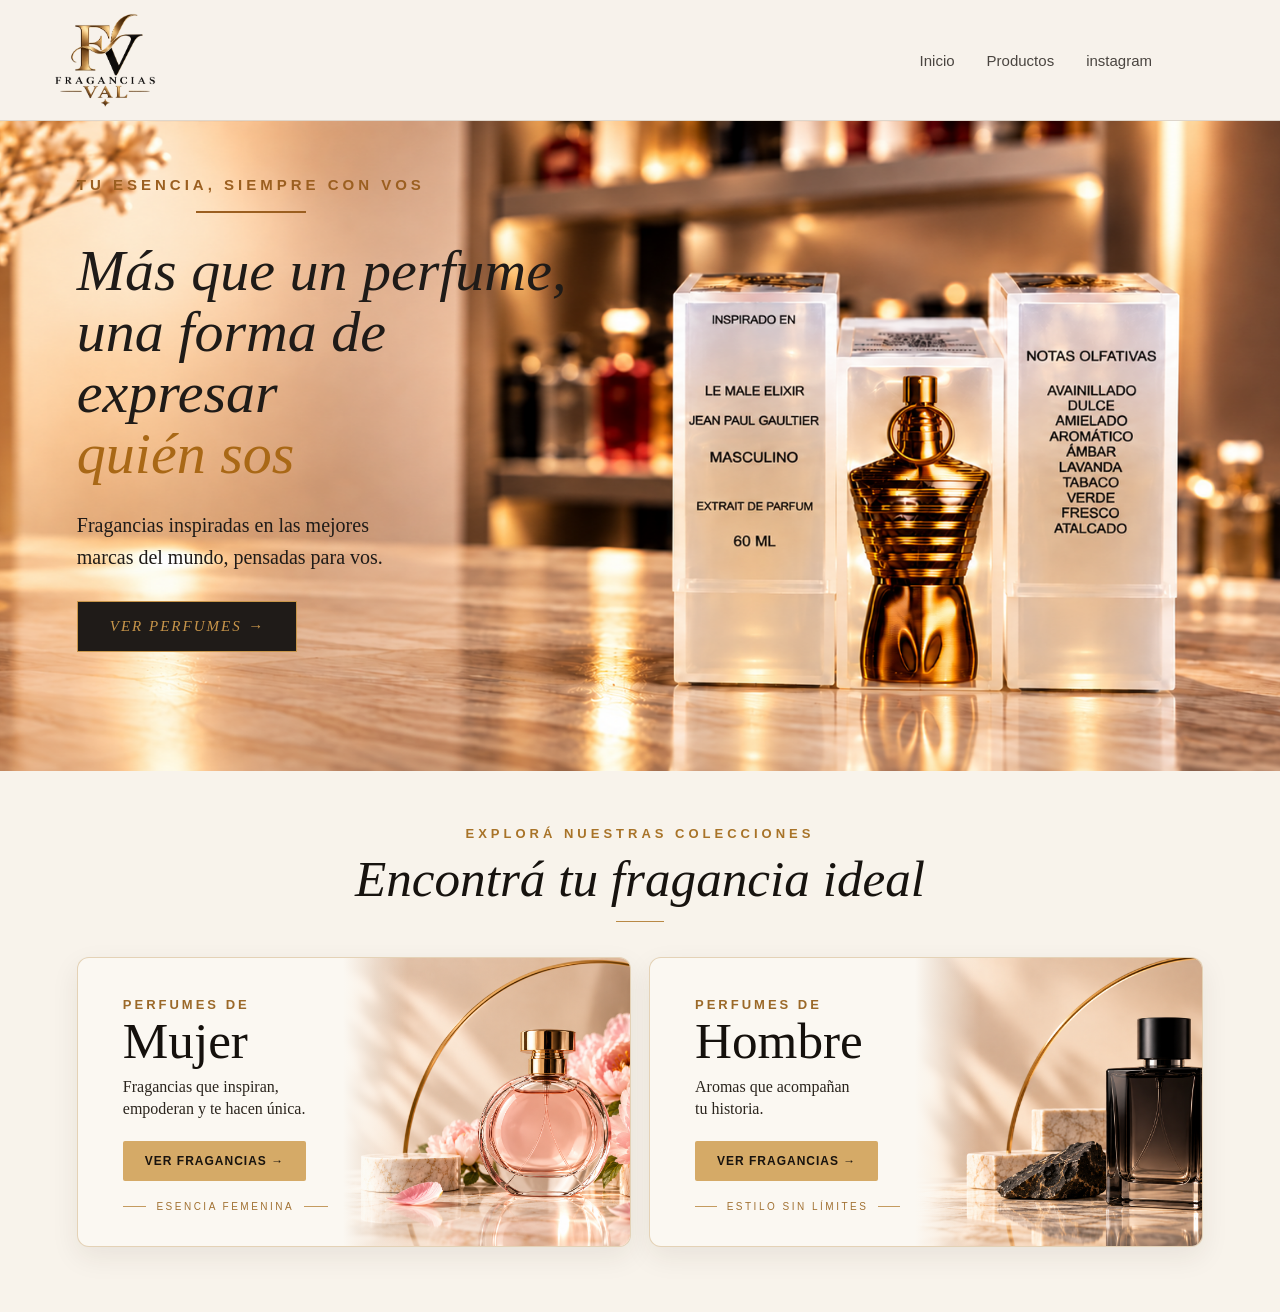
==== index.html @ 253d1555 "Primera version Fragancias Val" ====
<!DOCTYPE html>
<html lang="es">

<head>
    <meta charset="UTF-8">
    <meta name="viewport" content="width=device-width, initial-scale=1.0">
    <title>Fragancias Val</title>

    <link rel="stylesheet" href="css/style.css">
</head>

<body>

    <header class="header">
        <div class="contenedor-header">

            <a href="#inicio" class="logo">
   <img src="img/logo-fragancias-val.png" alt="Fragancias Val">
</a>

            <nav class="nav">
                <a href="#inicio">Inicio</a>
                <a href="#perfumes">Productos</a>
                <a href="https://www.instagram.com/fragancias.v.a.l?stkn=MWJuNWJxcXU1Y3J5YQ==" target="_blank" rel="noopener noreferrer">instagram</a>
            </nav>

        </div>
    </header>
<main>

<section class="hero" id="inicio">

    <div class="hero-contenido">

        <p class="hero-subtitulo">
            TU ESENCIA, SIEMPRE CON VOS
        </p>

       <h1>
    Más que un perfume,<br>
    una forma de expresar<br>
    <span>quién sos</span>
</h1>

        <p class="hero-texto">
            Fragancias inspiradas en las mejores<br>
            marcas del mundo, pensadas para vos.
        </p>

        <a href="#perfumes" class="btn-hero">
            VER PERFUMES →
        </a>

    </div>

</section>
<!-- =========================
     COLECCIONES
========================= -->
<section class="colecciones" id="perfumes">

    <div class="colecciones-encabezado">
        <span>EXPLORÁ NUESTRAS COLECCIONES</span>
        <h2>Encontrá tu fragancia ideal</h2>
        <div class="linea-dorada"></div>
    </div>

    <div class="colecciones-grid">

        <!-- PERFUMES DE MUJER -->
        <a href="mujer.html" class="coleccion-card coleccion-mujer">

            <div class="coleccion-info">
                <span class="coleccion-subtitulo">PERFUMES DE</span>

                <h3>Mujer</h3>

                <p>
                    Fragancias que inspiran,<br>
                    empoderan y te hacen única.
                </p>

                <span class="coleccion-boton">
                    VER FRAGANCIAS →
                </span>

                <div class="coleccion-detalle">
                    <span></span>
                    ESENCIA FEMENINA
                    <span></span>
                </div>
            </div>

           <div class="coleccion-imagen">
    <img src="img/perfumemujer.png" alt="Perfumes de mujer">
</div>
        </a>


        <!-- PERFUMES DE HOMBRE -->
        <a href="hombre.html" class="coleccion-card coleccion-hombre">

            <div class="coleccion-info">
                <span class="coleccion-subtitulo">PERFUMES DE</span>

                <h3>Hombre</h3>

                <p>
                    Aromas que acompañan<br>
                    tu historia.
                </p>

                <span class="coleccion-boton">
                    VER FRAGANCIAS →
                </span>

                <div class="coleccion-detalle">
                    <span></span>
                    ESTILO SIN LÍMITES
                    <span></span>
                </div>
            </div>

           <div class="coleccion-imagen">
    <img src="img/perfumehombre.png" alt="Perfumes de hombre">
</div>

        </a>

    </div>

</section>

</main>
</body>

</html>
---- css/style.css ----
* {
    margin: 0;
    padding: 0;
    box-sizing: border-box;
}

body {
    font-family: Arial, sans-serif;
    background-color: #f7f2eb;
    color: #2b2b2b;
}

.header {
    width: 100%;
    background-color: #f7f2eb;
    border-bottom: 1px solid #ded6cc;
}

.contenedor-header {
    width: 100%;
    height: 120px;
    display: flex;
    align-items: center;
    justify-content: space-between;
    padding-left: 45px;
    padding-right: 10%;
}
.logo {
    text-decoration: none;
    color: #1f1f1f;
    font-family: Georgia, serif;
    font-size: 26px;
    letter-spacing: 3px;
}
.logo img {
    width: 120px;
    height: auto;
    display: block;
}
.nav {
    display: flex;
    gap: 32px;
}

.nav a {
    text-decoration: none;
    color: #4a4540;
    font-size: 15px;
    transition: 0.3s;
}

.hero {
    width: 100%;
    height: 650px;
   background-image: url("../img/hero-le-male-elixir-final.png");
    background-size: cover;
    background-position: center;
    background-repeat: no-repeat;
}.hero-contenido {
    width: 520px;
    max-width: 520px;
    margin-left: 6%;
    padding-top: 55px;
}

.hero-subtitulo {
    display: inline-block;
    margin-bottom: 28px;
    font-size: 15px;
    font-weight: 600;
    letter-spacing: 4px;
    text-transform: uppercase;
    color: #9b5f20;
}

.hero-subtitulo::after {
    content: "";
    display: block;
    width: 110px;
    height: 2px;
    background-color: #9b5f20;
    margin: 18px auto 0;
}

.hero h1 {
    margin-bottom: 24px;
    font-family: Georgia, "Times New Roman", serif;
    font-size: 58px;
    line-height: 1.05;
    font-weight: 400;
    font-style: italic;
    color: #1f1b18;
}

.hero-texto {
    margin-bottom: 28px;
    max-width: 430px;

    font-family: Georgia, "Times New Roman", serif;
    font-size: 20px;
    line-height: 1.6;
    font-weight: 400;

    color: #1f1b18;
}
.btn-hero {
    display: inline-block;
    padding: 16px 32px;

    background-color: #1f1b18;
    color: #c7954a;

    font-family: Georgia, "Times New Roman", serif;
    font-size: 15px;
    font-style: italic;
    letter-spacing: 2px;
    text-transform: uppercase;
    text-decoration: none;

    border: 1px solid #c7954a;
    transition: 0.3s ease;
}

.btn-hero:hover {
    background-color: #c7954a;
    color: #1f1b18;
    border-color: #c7954a;
}

.hero-imagen {
    width: 100%;
    height: 480px;

    background-color: #e9dfd3;
    border-radius: 2px;
}
.hero h1 span {
    color: #a96816;
}
/* ==================================================
   COLECCIONES - PERFUMES MUJER / HOMBRE
================================================== */

.colecciones {
    background: #f8f3eb;
    padding: 55px 6% 65px;
}

/* Encabezado */

.colecciones-encabezado {
    text-align: center;
    margin-bottom: 35px;
}

.colecciones-encabezado span {
    display: block;
    font-size: 13px;
    letter-spacing: 4px;
    color: #a87328;
    font-weight: 600;
    margin-bottom: 8px;
}

.colecciones-encabezado h2 {
    margin: 0;
    font-family: Georgia, "Times New Roman", serif;
    font-size: clamp(36px, 4vw, 55px);
    font-weight: 400;
    font-style: italic;
    color: #17130f;
}

.linea-dorada {
    width: 48px;
    height: 1px;
    background: #b98945;
    margin: 13px auto 0;
}


/* Contenedor de tarjetas */

.colecciones-grid {
    max-width: 1350px;
    margin: 0 auto;
    display: grid;
    grid-template-columns: repeat(2, 1fr);
    gap: 18px;
}


/* Tarjeta */

.coleccion-card {
    position: relative;
    min-height: 290px;

    display: grid;
    grid-template-columns: 48% 52%;

    overflow: hidden;

    background: #fbf8f2;

    border: 1px solid rgba(184, 137, 69, 0.35);
    border-radius: 12px;

    box-shadow: 0 10px 28px rgba(53, 40, 25, 0.08);

    text-decoration: none;
    color: inherit;

    transition:
        transform 0.35s ease,
        box-shadow 0.35s ease,
        border-color 0.35s ease;
}


/* Hover tarjeta */

.coleccion-card:hover {
    transform: translateY(-5px);
    box-shadow: 0 18px 40px rgba(53, 40, 25, 0.14);
    border-color: rgba(184, 137, 69, 0.7);
}


/* Información */

.coleccion-info {
    position: relative;
    z-index: 2;

    display: flex;
    flex-direction: column;
    justify-content: center;

    padding: 35px 15px 30px 45px;
}


.coleccion-subtitulo {
    font-size: 13px;
    letter-spacing: 3px;
    font-weight: 600;
    color: #9b6929;
    margin-bottom: 3px;
}


.coleccion-info h3 {
    margin: 0 0 10px;

    font-family: Georgia, "Times New Roman", serif;
    font-size: clamp(42px, 4vw, 58px);

    font-weight: 400;
    color: #15110d;

    line-height: 1;
}


.coleccion-info p {
    margin: 0 0 22px;

    font-family: Georgia, "Times New Roman", serif;

    font-size: 16px;
    line-height: 1.35;

    color: #2b251e;
}


/* Botón */

.coleccion-boton {
    width: fit-content;

    display: inline-flex;
    align-items: center;
    justify-content: center;

    padding: 13px 22px;

    background: #d5aa67;
    color: #18130e;

    font-size: 12px;
    font-weight: 600;
    letter-spacing: 1px;

    border-radius: 2px;

    transition:
        background 0.3s ease,
        color 0.3s ease;
}


.coleccion-card:hover .coleccion-boton {
    background: #17130f;
    color: #dcb875;
}


/* Detalle inferior */

.coleccion-detalle {
    display: flex;
    align-items: center;
    gap: 10px;

    margin-top: 20px;

    color: #a17132;

    font-size: 10px;
    letter-spacing: 2.5px;
    white-space: nowrap;
}


.coleccion-detalle span {
    width: 25px;
    height: 1px;
    background: #c49b60;
}


/* Imagen */

.coleccion-imagen {
    position: relative;
    height: 100%;
    overflow: hidden;
}


.coleccion-imagen img {
    width: 100%;
    height: 100%;

    display: block;

    object-fit: cover;
    object-position: center;

    transition: transform 0.6s ease;
}


.coleccion-card:hover .coleccion-imagen img {
    transform: scale(1.04);
}


/* Degradado entre texto e imagen */

.coleccion-imagen::before {
    content: "";

    position: absolute;
    z-index: 1;

    top: 0;
    bottom: 0;
    left: 0;

    width: 65px;

    background: linear-gradient(
        to right,
        #fbf8f2 0%,
        rgba(251, 248, 242, 0) 100%
    );

    pointer-events: none;
}


/* ==================================================
   RESPONSIVE
================================================== */

@media (max-width: 950px) {

    .colecciones {
        padding: 45px 25px 55px;
    }

    .colecciones-grid {
        grid-template-columns: 1fr;
        max-width: 700px;
    }

    .coleccion-card {
        min-height: 280px;
    }
}


@media (max-width: 600px) {

    .colecciones {
        padding: 40px 15px 45px;
    }

    .colecciones-encabezado {
        margin-bottom: 25px;
    }

    .colecciones-encabezado span {
        font-size: 10px;
        letter-spacing: 3px;
    }

    .colecciones-encabezado h2 {
        font-size: 34px;
    }


    .coleccion-card {
        grid-template-columns: 1fr;
        min-height: auto;
    }


    .coleccion-info {
        padding: 30px 25px;
    }


    .coleccion-info h3 {
        font-size: 45px;
    }


    .coleccion-imagen {
        height: 240px;
    }


    .coleccion-imagen::before {
        top: 0;
        left: 0;
        right: 0;
        bottom: auto;

        width: 100%;
        height: 50px;

        background: linear-gradient(
            to bottom,
            #fbf8f2 0%,
            rgba(251, 248, 242, 0) 100%
        );
    }
}
/* ==================================================
   PAGINA PERFUMES DE MUJER
================================================== */

/* Portada */

.portada-catalogo {
    min-height: 300px;
    display: flex;
    align-items: center;
    justify-content: center;

    padding: 55px 20px;

    background:
        radial-gradient(
            circle at 75% 50%,
            rgba(222, 176, 165, 0.22),
            transparent 35%
        ),
        linear-gradient(
            135deg,
            #f8f2e9 0%,
            #f3e7dc 50%,
            #faf6ef 100%
        );

    border-bottom: 1px solid rgba(176, 126, 57, 0.18);
}


/* Texto portada */

.portada-catalogo-texto {
    max-width: 850px;
    text-align: center;
}


.catalogo-etiqueta {
    display: block;

    margin-bottom: 12px;

    color: #a46f2b;

    font-size: 12px;
    font-weight: 600;
    letter-spacing: 4px;
}


.portada-catalogo h1 {
    margin: 0 0 16px;

    font-family: Georgia, "Times New Roman", serif;

    font-size: clamp(45px, 5vw, 68px);
    font-weight: 400;

    color: #17130f;

    line-height: 1.05;
}


.portada-catalogo h1 em {
    color: #b17a46;
    font-weight: 400;
}


.portada-catalogo p {
    max-width: 650px;

    margin: 0 auto;

    font-family: Georgia, "Times New Roman", serif;

    font-size: 18px;
    line-height: 1.6;

    color: #51483e;
}


/* Línea debajo del texto */

.portada-catalogo .linea-dorada {
    width: 45px;
    height: 1px;

    margin: 22px auto 0;

    background: #b88945;
}


/* ==================================================
   CATALOGO
================================================== */

.catalogo {
    padding: 60px 6% 80px;

    background: #fbf8f2;
}


.catalogo-encabezado {
    max-width: 750px;

    margin: 0 auto 45px;

    text-align: center;
}


.catalogo-encabezado > span {
    display: block;

    margin-bottom: 8px;

    color: #a46f2b;

    font-size: 11px;
    font-weight: 600;
    letter-spacing: 4px;
}


.catalogo-encabezado h2 {
    margin: 0 0 12px;

    font-family: Georgia, "Times New Roman", serif;

    font-size: clamp(35px, 4vw, 50px);
    font-weight: 400;
    font-style: italic;

    color: #17130f;
}


.catalogo-encabezado p {
    margin: 0;

    font-family: Georgia, "Times New Roman", serif;

    font-size: 17px;

    color: #62584d;
}


/* Lugar donde irán los perfumes */

.catalogo-grid {
    max-width: 1250px;

    margin: 0 auto;

    display: grid;

    grid-template-columns:
        repeat(3, minmax(0, 1fr));

    gap: 25px;
}


/* ==================================================
   RESPONSIVE PAGINA MUJER
================================================== */

@media (max-width: 900px) {

    .catalogo-grid {
        grid-template-columns:
            repeat(2, minmax(0, 1fr));
    }
}


@media (max-width: 600px) {

    .portada-catalogo {
        min-height: 250px;
        padding: 40px 20px;
    }

    .portada-catalogo h1 {
        font-size: 42px;
    }

    .portada-catalogo p {
        font-size: 16px;
    }

    .catalogo {
        padding: 45px 18px 60px;
    }

    .catalogo-grid {
        grid-template-columns: 1fr;
    }
}
/* =====================================
   CATÁLOGO PERFUMES MUJER
===================================== */

.catalogo-mujer {
    background: #f8f4ed;
    padding: 90px 6%;
}

.encabezado-catalogo {
    text-align: center;
    max-width: 750px;
    margin: 0 auto 55px;
}

.encabezado-catalogo span {
    display: block;
    color: #a66c25;
    font-size: 13px;
    font-weight: 600;
    letter-spacing: 4px;
    margin-bottom: 12px;
}

.encabezado-catalogo h2 {
    font-family: Georgia, "Times New Roman", serif;
    font-size: clamp(38px, 4vw, 58px);
    font-weight: 400;
    font-style: italic;
    color: #17130f;
    margin: 0 0 15px;
}

.encabezado-catalogo p {
    font-size: 16px;
    line-height: 1.7;
    color: #6f675e;
    margin: 0;
}


/* GRID */

.grid-perfumes {
    max-width: 1250px;
    margin: 0 auto;

    display: grid;
    grid-template-columns: repeat(3, 1fr);
    gap: 32px;
}


/* TARJETA */

.tarjeta-perfume {
    background: #fffdf9;
    border: 1px solid #e1c79f;
    border-radius: 14px;
    overflow: hidden;

    box-shadow: 0 10px 30px rgba(50, 35, 20, 0.07);

    transition:
        transform 0.35s ease,
        box-shadow 0.35s ease;
}

.tarjeta-perfume:hover {
    transform: translateY(-7px);
    box-shadow: 0 18px 40px rgba(50, 35, 20, 0.14);
}


/* IMÁGENES */

.tarjeta-perfume > img {
    display: block;
    width: 100%;
    aspect-ratio: 1 / 1;
    object-fit: cover;
}


/* INFORMACIÓN */

.info-perfume {
    padding: 25px 25px 28px;
}

.info-perfume span {
    display: block;
    color: #a66c25;
    font-size: 11px;
    font-weight: 600;
    letter-spacing: 2px;
    margin-bottom: 8px;
}

.info-perfume h3 {
    font-family: Georgia, "Times New Roman", serif;
    color: #191510;
    font-size: 27px;
    font-weight: 400;
    margin: 0 0 10px;
}

.info-perfume p {
    color: #777067;
    font-size: 14px;
    margin: 0 0 22px;
}


/* BOTÓN */

.btn-perfume {
    display: inline-block;

    background: #17130f;
    color: #d9aa5b;

    padding: 12px 20px;

    font-size: 12px;
    font-weight: 600;
    letter-spacing: 1.3px;
    text-transform: uppercase;
    text-decoration: none;

    transition:
        background 0.3s ease,
        color 0.3s ease;
}

.btn-perfume:hover {
    background: #b17a30;
    color: #ffffff;
}


/* TABLET */

@media (max-width: 950px) {

    .grid-perfumes {
        grid-template-columns: repeat(2, 1fr);
    }

}


/* CELULAR */

@media (max-width: 600px) {

     .hero {
        min-height: 560px;
        position: relative;
        overflow: hidden;
    }

    .hero-contenido {
        position: relative;
        left: auto;
        top: auto;
        transform: none;

        width: 58%;
        max-width: 58%;
        padding: 45px 0 30px 30px;
        margin: 0;

        z-index: 2;
    }

    .hero-subtitulo {
        font-size: 11px;
        line-height: 1.5;
        letter-spacing: 2px;
    }

    .hero h1 {
        font-size: 34px;
        line-height: 1.08;
        width: 100%;
        max-width: 100%;
        margin-top: 25px;
    }

    .hero-texto {
        font-size: 14px;
        line-height: 1.5;
        width: 100%;
        max-width: 100%;
    }

    .btn-hero {
        font-size: 12px;
        padding: 14px 18px;
        white-space: nowrap;
    }
}
@media (max-width: 600px) {
    .grid-perfumes {
        grid-template-columns: 1fr;
        gap: 25px;
    }
}
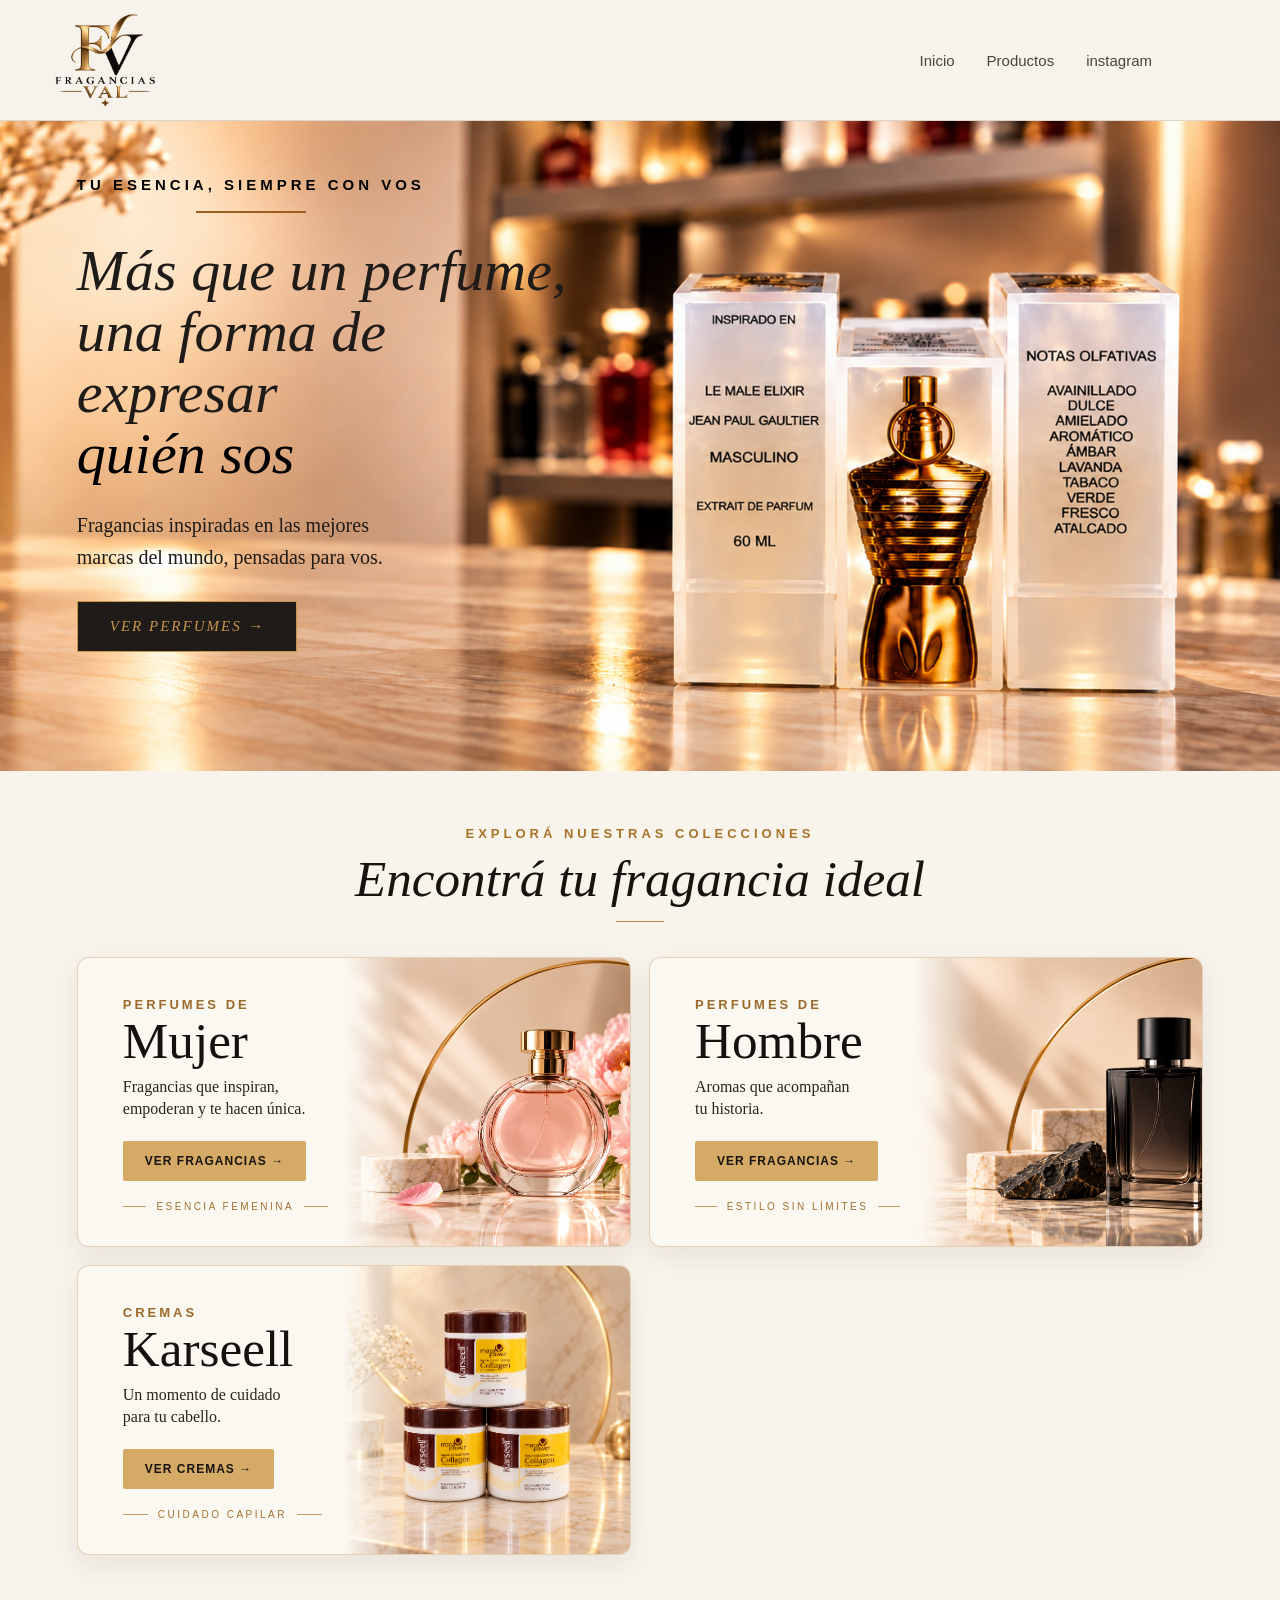
==== commit 55cb3f2c: "Agregar catalogo Karseell y actualizar portada" ====
--- a/index.html
+++ b/index.html
@@ -126,7 +126,33 @@
 </div>
 
         </a>
+<!-- CREMAS KARSEELL -->
+<a href="cremas.html" class="coleccion-card coleccion-cremas">
+    <div class="coleccion-info">
+        <span class="coleccion-subtitulo">CREMAS</span>
 
+        <h3>Karseell</h3>
+
+        <p>
+            Un momento de cuidado<br>
+            para tu cabello.
+        </p>
+
+        <span class="coleccion-boton">
+            VER CREMAS →
+        </span>
+
+        <div class="coleccion-detalle">
+            <span></span>
+            CUIDADO CAPILAR
+            <span></span>
+        </div>
+    </div>
+
+    <div class="coleccion-imagen">
+        <img src="img/cremas-karseell.png" alt="Cremas Karseell">
+    </div>
+</a>
     </div>
 
 </section>
--- a/css/style.css
+++ b/css/style.css
@@ -875,4 +875,9 @@
         grid-template-columns: 1fr;
         gap: 25px;
     }
+}
+/* Textos de la portada en negro */
+.hero .hero-subtitulo,
+.hero h1 span {
+    color: #000000;
 }
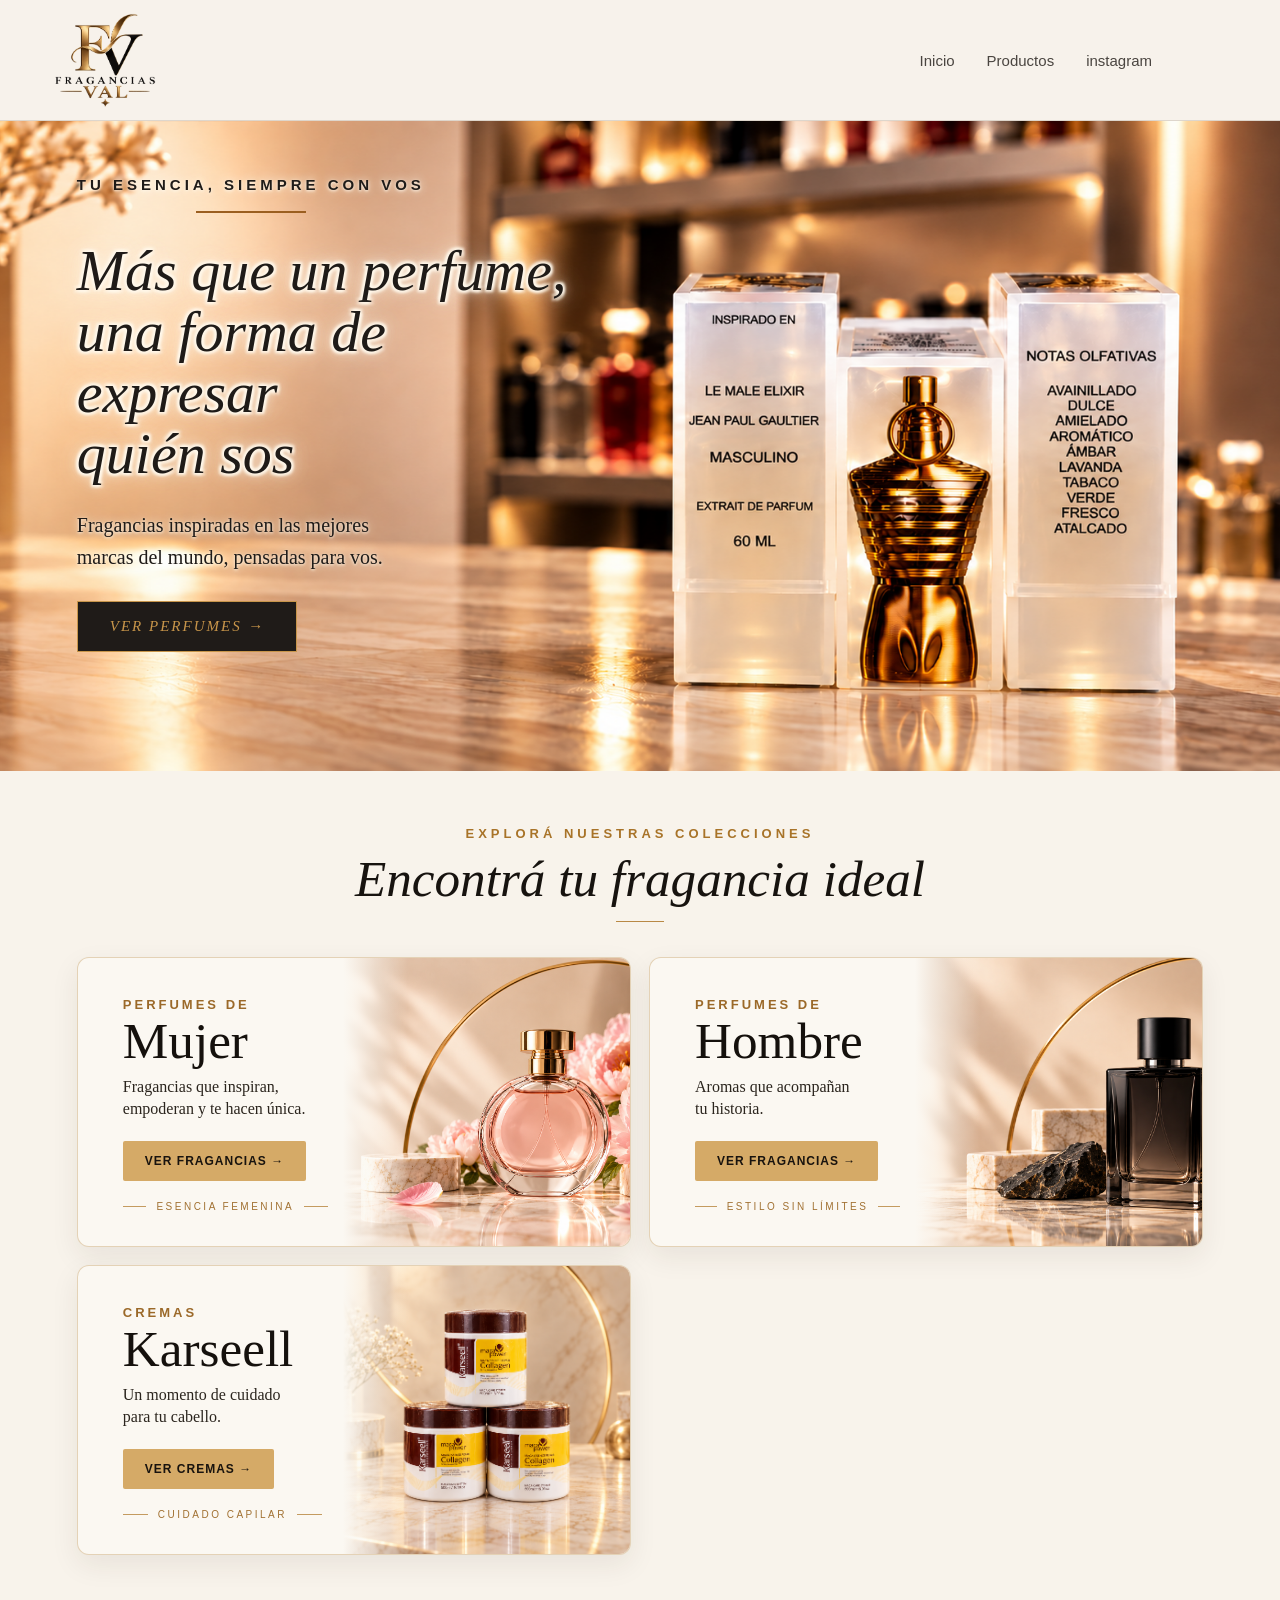
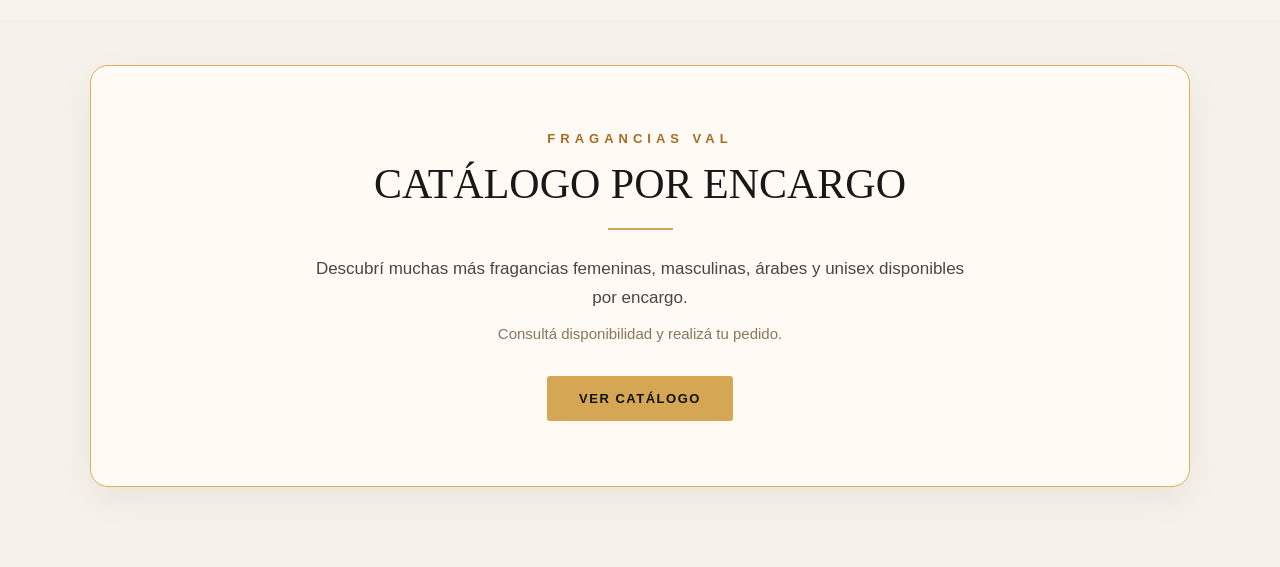
==== commit 52eea3a5: "Agrega cremas Karseell y catalogo por encargo" ====
--- a/index.html
+++ b/index.html
@@ -156,7 +156,32 @@
     </div>
 
 </section>
+<section class="catalogo-encargo">
+    <div class="catalogo-encargo-contenido">
 
+        <span class="catalogo-etiqueta">FRAGANCIAS VAL</span>
+
+        <h2>CATÁLOGO POR ENCARGO</h2>
+
+
+        <p>
+            Descubrí muchas más fragancias femeninas, masculinas,
+            árabes y unisex disponibles por encargo.
+        </p>
+
+        <p class="catalogo-aclaracion">
+            Consultá disponibilidad y realizá tu pedido.
+        </p>
+
+     <a href="pdf/catalogo-por-encargo-fragancias-val.pdf"
+   target="_blank"
+   rel="noopener noreferrer"
+   class="btn-catalogo">
+    VER CATÁLOGO
+</a>
+
+    </div>
+</section>
 </main>
 </body>
 
--- a/css/style.css
+++ b/css/style.css
@@ -880,4 +880,414 @@
 .hero .hero-subtitulo,
 .hero h1 span {
     color: #000000;
+}
+/* Portada legible en celular */
+@media (max-width: 600px) {
+    .hero {
+        height: auto;
+        min-height: 0;
+        padding: 0;
+        background: #f8f3eb;
+    }
+
+    .hero::before {
+        content: "";
+        display: block;
+        width: 100%;
+        height: 300px;
+        background-image: url("../img/hero-le-male-elixir-final.png");
+        background-size: cover;
+        background-position: 80% center;
+        background-repeat: no-repeat;
+    }
+
+    .hero-contenido {
+        width: 100%;
+        max-width: none;
+        margin: 0;
+        padding: 30px 24px;
+        background: #f8f3eb;
+        border: none;
+        border-radius: 0;
+        box-shadow: none;
+    }
+
+    .hero .hero-subtitulo {
+        color: #201b16;
+        font-size: 11px;
+        letter-spacing: 2px;
+        margin-bottom: 20px;
+    }
+
+    .hero h1 {
+        font-size: clamp(32px, 8vw, 42px);
+        line-height: 1.15;
+        margin: 0 0 20px;
+    }
+
+    .hero h1,
+    .hero h1 span,
+    .hero .hero-texto {
+        color: #201b16;
+    }
+
+    .hero-texto {
+        font-size: 16px;
+        line-height: 1.6;
+    }
+
+    .hero .btn-hero {
+        background: #201b16;
+        color: #f8e5c3;
+        border-radius: 6px;
+    }
+}
+/* Encabezado para celular */
+@media (max-width: 600px) {
+    .contenedor-header {
+        height: auto;
+        width: 100%;
+        padding: 16px;
+        display: flex;
+        flex-direction: column;
+        align-items: center;
+        gap: 14px;
+    }
+
+    .logo img {
+        display: block;
+        width: 100px;
+        height: auto;
+    }
+
+    .nav {
+        display: flex;
+        flex-wrap: wrap;
+        justify-content: center;
+        align-items: center;
+        gap: 12px 24px;
+        width: 100%;
+    }
+
+    .nav a {
+        margin: 0;
+        padding: 8px 0;
+        font-size: 14px;
+        white-space: nowrap;
+    }
+}
+.precios-cantidad {
+    margin: 0 0 22px;
+    padding: 14px;
+    background: #f8f3eb;
+    border: 1px solid #dcc49e;
+    border-radius: 8px;
+    color: #201b16;
+    font-size: 14px;
+}
+
+.precios-cantidad summary {
+    cursor: pointer;
+    font-weight: 600;
+}
+
+.precios-cantidad table {
+    width: 100%;
+    margin-top: 14px;
+    border-collapse: collapse;
+}
+
+.precios-cantidad caption {
+    margin-bottom: 10px;
+    text-align: left;
+    font-size: 12px;
+}
+
+.precios-cantidad th,
+.precios-cantidad td {
+    padding: 9px 0;
+    text-align: left;
+    border-bottom: 1px solid #e5d8c6;
+}
+
+.precios-cantidad th:last-child,
+.precios-cantidad td:last-child {
+    text-align: right;
+}
+
+.precios-cantidad tbody tr:last-child td {
+    border-bottom: none;
+}
+.acciones-producto {
+    display: flex;
+    flex-wrap: wrap;
+    align-items: stretch;
+    gap: 10px;
+}
+
+.acciones-producto .btn-perfume,
+.btn-beneficios {
+    display: inline-flex;
+    align-items: center;
+    justify-content: center;
+    min-height: 44px;
+    padding: 12px 16px;
+}
+
+.btn-beneficios {
+    background: #f8f3eb;
+    color: #201b16;
+    border: 1px solid #b58b50;
+    font-family: inherit;
+    font-size: 12px;
+    font-weight: 600;
+    letter-spacing: 1px;
+    text-transform: uppercase;
+    cursor: pointer;
+}
+
+.btn-beneficios:hover,
+.btn-beneficios[aria-expanded="true"] {
+    background: #ead8ba;
+}
+
+.btn-beneficios:focus-visible {
+    outline: 2px solid #201b16;
+    outline-offset: 3px;
+}
+
+.beneficios-producto {
+    margin-top: 18px;
+    padding: 18px;
+    background: #f8f3eb;
+    border-left: 3px solid #b58b50;
+    border-radius: 6px;
+    color: #201b16;
+}
+
+.beneficios-producto h4 {
+    margin-bottom: 12px;
+    font-size: 17px;
+}
+
+.info-perfume .beneficios-producto p,
+.beneficios-producto li {
+    color: #40382f;
+    font-size: 14px;
+    line-height: 1.6;
+}
+
+.info-perfume .beneficios-producto p {
+    margin-bottom: 12px;
+}
+
+.beneficios-producto ul {
+    padding-left: 18px;
+}
+
+.beneficios-producto li + li {
+    margin-top: 10px;
+}
+.precios-perfumes {
+    max-width: 650px;
+    margin: 0 auto 35px;
+    padding: 24px;
+    background: #fffdf9;
+    border: 1px solid #dcc49e;
+    border-radius: 14px;
+    text-align: center;
+}
+
+.precios-perfumes h3 {
+    margin-bottom: 10px;
+    font-family: Georgia, "Times New Roman", serif;
+    font-size: 25px;
+    font-weight: 400;
+    color: #201b16;
+}
+
+.precios-perfumes > p {
+    color: #554b40;
+    font-size: 14px;
+    line-height: 1.5;
+}
+
+.precios-perfumes .precio-general {
+    margin: 18px 0;
+    color: #201b16;
+    font-size: 32px;
+    font-weight: 700;
+}
+
+.precio-general small {
+    display: block;
+    font-size: 13px;
+    font-weight: 400;
+}
+
+.precios-perfumes .precios-cantidad {
+    margin-bottom: 0;
+    text-align: left;
+}
+
+@media (max-width: 600px) {
+    .precios-perfumes {
+        padding: 20px 16px;
+    }
+
+    .precios-perfumes h3 {
+        font-size: 22px;
+    }
+}
+.grid-perfumes > .precios-perfumes {
+    width: 100%;
+    max-width: none;
+    margin: 0;
+    align-self: stretch;
+    box-shadow: 0 10px 30px rgba(50, 35, 20, 0.07);
+}
+/* Letras originales con sombra suave */
+@media (min-width: 601px) {
+    .hero-contenido::before {
+        content: none;
+    }
+
+    .hero h1 {
+        font-family: Georgia, "Times New Roman", serif;
+        font-weight: 400;
+        font-style: italic;
+        color: #1f1b18;
+        -webkit-text-stroke: 0;
+
+      text-shadow:
+    2px 2px 3px #fff8eb,
+    -2px -2px 3px #fff8eb,
+    2px -2px 3px #fff8eb,
+    -2px 2px 3px #fff8eb,
+    0 0 12px rgba(255, 248, 235, 0.95),
+    0 0 24px rgba(255, 248, 235, 0.85);
+    }
+
+    .hero h1 span {
+        color: #1f1b18;
+    }
+
+    .hero .hero-subtitulo {
+        font-weight: 600;
+        color: #1f1b18;
+        text-shadow:
+            0 1px 3px #fff8eb,
+            0 0 10px #fff8eb;
+    }
+
+    .hero .hero-texto {
+        font-weight: 400;
+        color: #1f1b18;
+        text-shadow:
+            0 1px 3px #fff8eb,
+            0 0 10px #fff8eb;
+    }
+}
+/* =========================================
+   CATÁLOGO POR ENCARGO
+========================================= */
+
+.catalogo-encargo {
+    padding: 45px 20px 80px;
+    background-color: #f7f2e9;
+}
+
+.catalogo-encargo-contenido {
+    max-width: 1100px;
+    margin: 0 auto;
+    padding: 65px 40px;
+    text-align: center;
+    border: 1px solid #d9ad63;
+    border-radius: 18px;
+    background-color: #fffaf3;
+    box-shadow: 0 12px 35px rgba(0, 0, 0, 0.06);
+}
+
+.catalogo-etiqueta {
+    display: block;
+    margin-bottom: 14px;
+    font-size: 13px;
+    font-weight: 600;
+    letter-spacing: 5px;
+    color: #a66d27;
+}
+
+.catalogo-encargo h2 {
+    margin: 0;
+    font-family: Georgia, "Times New Roman", serif;
+    font-size: 42px;
+    font-weight: 500;
+    color: #181818;
+}
+
+.catalogo-encargo h2::after {
+    content: "";
+    display: block;
+    width: 65px;
+    height: 2px;
+    margin: 20px auto 25px;
+    background-color: #d3a455;
+}
+
+.catalogo-encargo p {
+    max-width: 650px;
+    margin: 0 auto 8px;
+    font-size: 17px;
+    line-height: 1.7;
+    color: #4d463e;
+}
+
+.catalogo-encargo .catalogo-aclaracion {
+    margin-bottom: 30px;
+    font-size: 15px;
+    color: #8b765e;
+}
+
+.btn-catalogo {
+    display: inline-block;
+    padding: 15px 32px;
+    background-color: #d5a653;
+    color: #111;
+    text-decoration: none;
+    font-size: 13px;
+    font-weight: 700;
+    letter-spacing: 1.5px;
+    border-radius: 3px;
+    transition: 0.3s ease;
+}
+
+.btn-catalogo:hover {
+    background-color: #bc8735;
+    transform: translateY(-2px);
+}
+
+
+/* RESPONSIVE */
+
+@media (max-width: 768px) {
+
+    .catalogo-encargo {
+        padding: 50px 18px;
+    }
+
+    .catalogo-encargo-contenido {
+        padding: 45px 22px;
+    }
+
+    .catalogo-encargo h2 {
+        font-size: 32px;
+    }
+
+    .catalogo-encargo p {
+        font-size: 16px;
+    }
+
+    .catalogo-etiqueta {
+        letter-spacing: 3px;
+    }
 }
